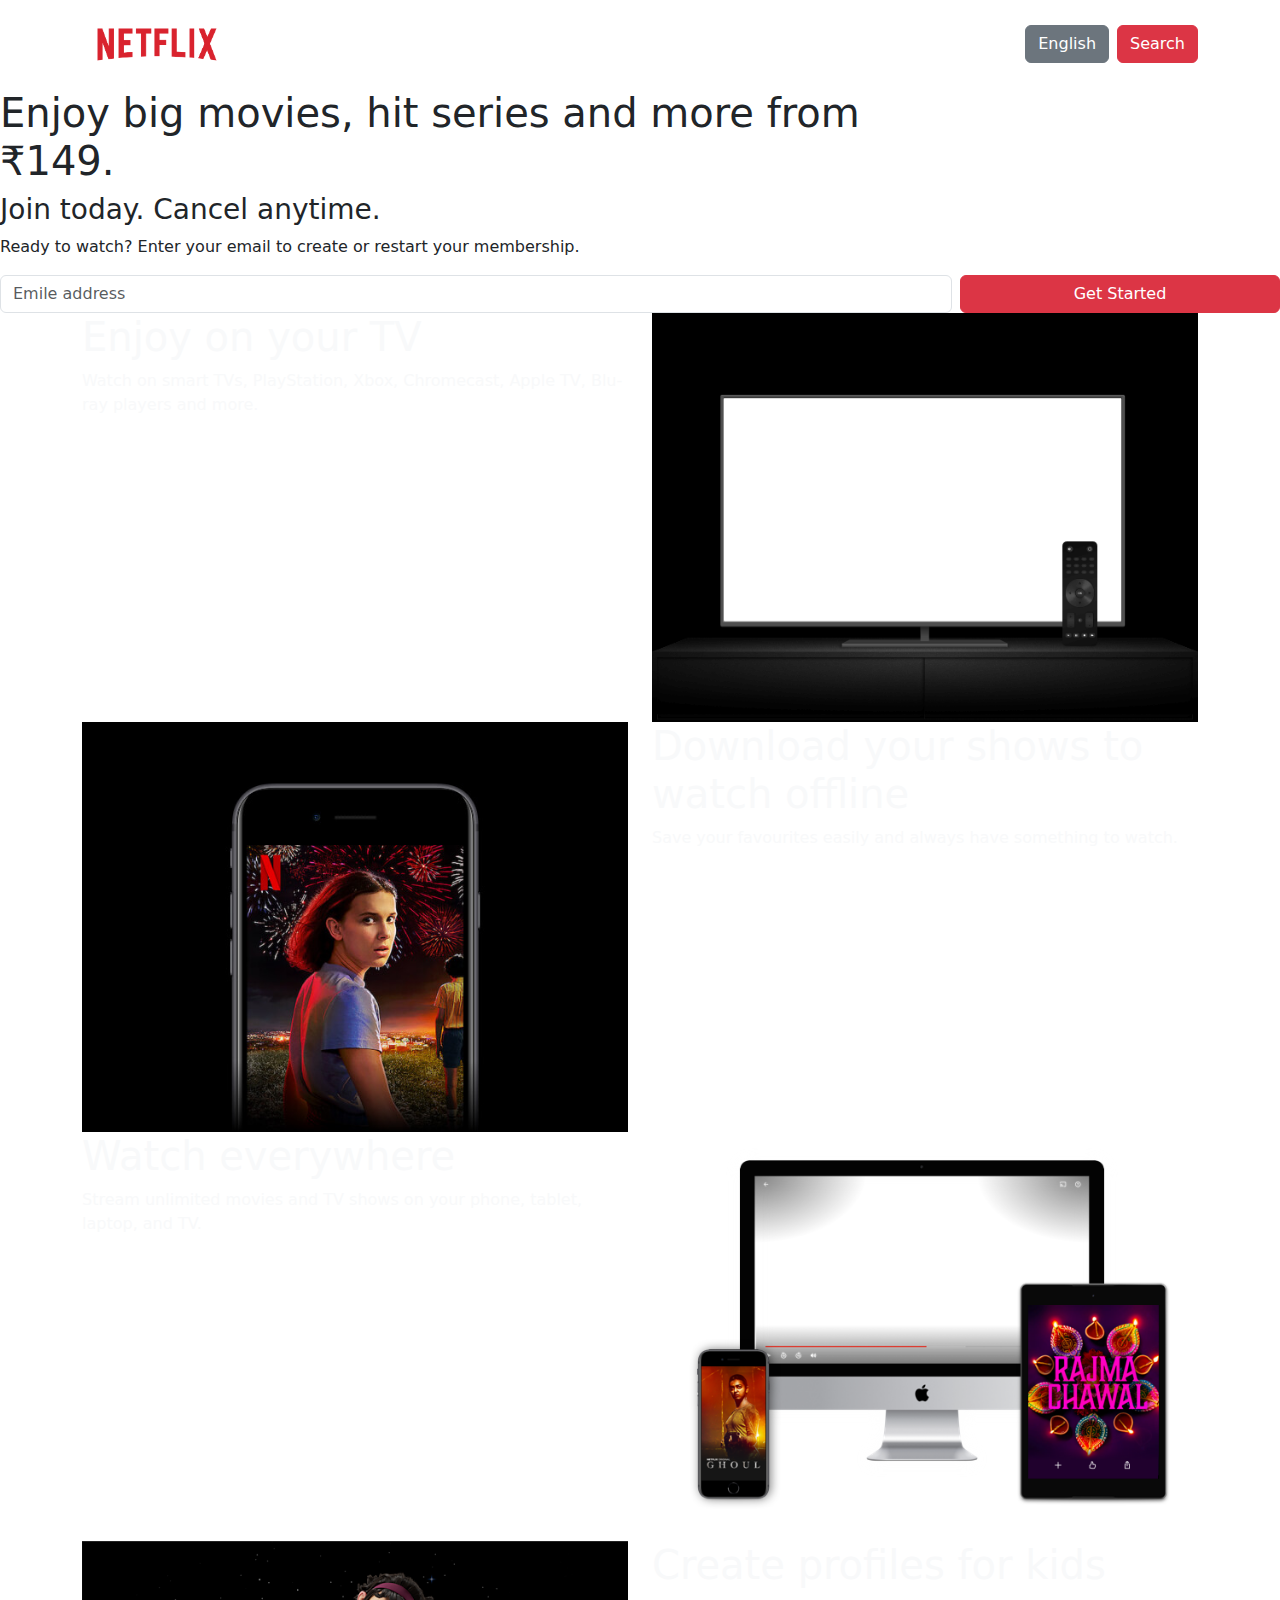
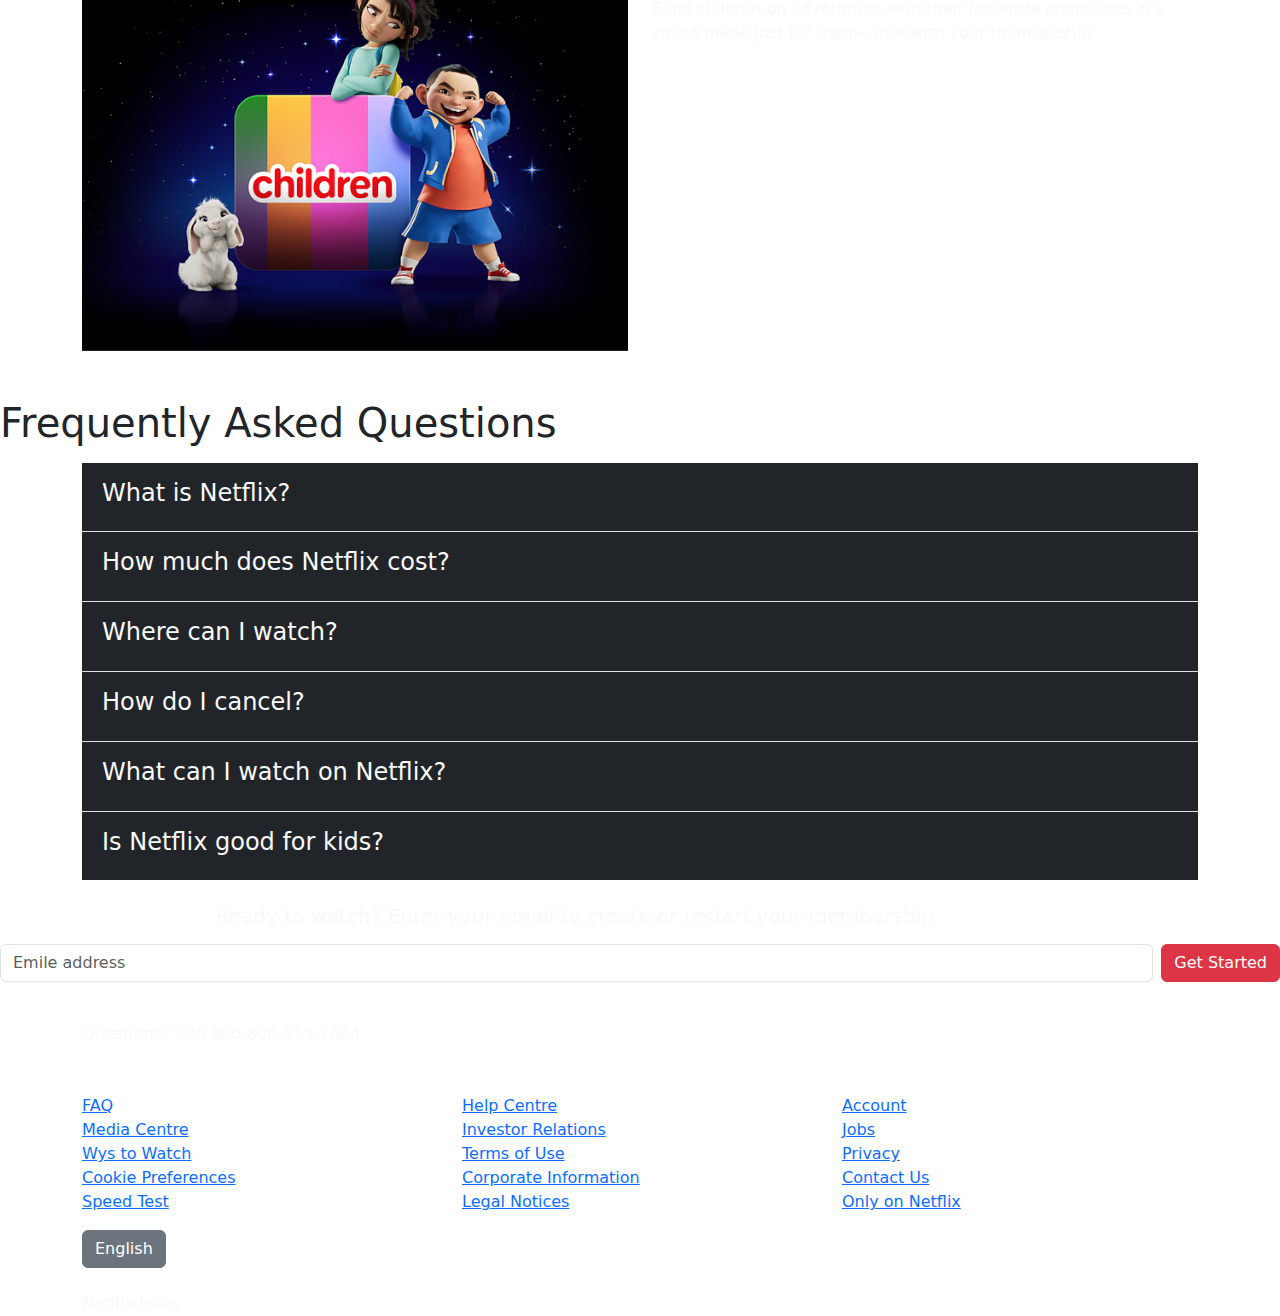
==== index.html @ a38eadfa "Rename index.html.html to index.html" ====
<!DOCTYPE html>
<html lang="en">
<head>
    <meta charset="UTF-8">
    <meta name="viewport" content="width=device-width, initial-scale=1.0">
    <title>Document</title>
    <link rel="stylesheet" href="netflix.css">
    <link rel="stylesheet" href="https://cdn.jsdelivr.net/npm/bootstrap@5.3.1/dist/css/bootstrap.min.css">
</head>
<body>
  <div class="black-background-min">
  <div class="background-img">
    <nav class="navbar navbar-expand-lg  ">
        <div class="container">
          <a class="navbar-brand" href="#">
          <img src="logo.png" alt="" width="150">
        </a>
          
            <ul class="navbar-nav me-auto mb-2 mb-lg-0">
              <li class="nav-item">
               
              </li>
              <li class="nav-item">
               
              </li>
             
            </ul>
            <form class="d-flex" role="search">
              <div class="dropdown">
                <button class="btn btn-secondary " type="button" data-bs-toggle="dropdown" aria-expanded="false">
                 English</button>
                <ul class="dropdown-menu language-box">
                  <li><a class="dropdown-item" href="#">English</a></li>
                  <li><a class="dropdown-item" href="#">Hindi</a></li>
                </ul>
              </div>

              <button class="btn btn-danger ms-2" type="submit">Search</button>
            </form>
        
        </div>
      </nav>
      <div class="first-page-text">
        <div class="head">
     <h1>Enjoy big movies, hit series and more from <br> <span class="span-1"> ₹149.</span></h1>
     <h3>Join today. Cancel anytime.</h3>
     <p>Ready to watch? Enter your email to create or restart your membership.</p>
     <div class="column-first-page" >
      <div class="input-group ">
        <input type="text" class="form-control main-searhbar rounded firstbutton" placeholder="Emile address" aria-label="Emile address" aria-describedby="button-addon2">
        <button class="btn btn-danger ms-2 w-25 getstarted-button rounded second-button" type="button" id="button-addon2">Get Started</button>
      </div>
    </div>

    </div>
    </div>
  </div>  
  <div class="hr-1"></div>
       
       <div class="container">
        <div class="row">
          <div class="col-lg-6 col-sm-12 text-light first-page-text">
            <h1>Enjoy on your TV</h1>
            <p>Watch on smart TVs, PlayStation, Xbox, Chromecast, Apple TV, Blu-ray players and more.</p>
          </div>
          <div class="col-lg-6 col-sm-12">
            <img src="tv.1page.png" alt="" class="img-fluid">
          </div>
        </div>
       </div>

         
            <div class="hr-1"></div>

       <div class="container">
        <div class="row">
          <div class="col-lg-6 col-sm-12">
            <img src="image.jpg" alt="" class="img-fluid">
          </div>
          <div class="col-lg-6 col-sm-12 text-light first-page-text">
            <h1>Download your shows to watch offline</h1>
            <p>Save your favourites easily and always have something to watch.</p>
          </div>
        </div>
       </div>

       <div class="hr-1"></div>

       <div class="container">
        <div class="row">
          <div class="col-lg-6 col-sm-12 text-light first-page-text">
            <h1>Watch everywhere</h1>
            <p>Stream unlimited movies and TV shows on your phone, tablet, laptop, and TV.</p>
          </div>
          <div class="col-lg-6 col-sm-12">
            <img src="tv.img.png" alt="" class="img-fluid">
          </div>
        </div>
       </div>

        
       <div class="hr-1"></div>
    
       <div class="container">
        <div class="row">
          <div class="col-lg-6 col-sm-12">
            <img src="kid.png" alt="" class="img-fluid">
          </div>
          <div class="col-lg-6 col-sm-12 text-light first-page-text">
            <h1>Create profiles for kids</h1>
            <p>Send children on adventures with their favourite characters in a space made just for them—free with your membership.</p>
          </div>
        </div>
       </div>
       <div class="hr-1"></div>
       <div class="larg-fond">
       <h1 class="mt-5 sm-mt-0">Frequently Asked Questions</h1>
      </div>
      <div class="accoriens container mt-3">
        <div class="accordion accordion-flush" id="accordionFlushExample">
          <div class="accordion-item">
            <h2 class="accordion-header">
              <button class="accordion-button collapsed bg-dark text-light" type="button" data-bs-toggle="collapse" data-bs-target="#flush-collapseOne" aria-expanded="false" aria-controls="flush-collapseOne">
             <h4>What is Netflix?</h4>
              </button>
            </h2>
            <div id="flush-collapseOne" class="accordion-collapse collapse" data-bs-parent="#accordionFlushExample">
              <div class="accordion-body  bg-dark text-light">Netflix is a streaming service that offers a wide variety of award-winning TV shows, movies, anime, documentaries and more – on thousands of internet-connected devices. You can watch as much as you want, whenever you want, without a single ad – all for one low monthly price. There's always something new to discover, and new TV shows and movies are added every week!</div>
            </div>
          </div>
          <div class="accordion-item">
            <h2 class="accordion-header">
              <button class="accordion-button collapsed bg-dark text-light" type="button" data-bs-toggle="collapse" data-bs-target="#flush-collapseTwo" aria-expanded="false" aria-controls="flush-collapseTwo">
                <h4>How much does Netflix cost?</h4>
              </button>
            </h2>
            <div id="flush-collapseTwo" class="accordion-collapse collapse" data-bs-parent="#accordionFlushExample">
              <div class="accordion-body  bg-dark text-light">Watch Netflix on your smartphone, tablet, Smart TV, laptop, or streaming device, all for one fixed monthly fee. Plans range from ₹ 149 to ₹ 649 a month. No extra costs, no contracts.</div>
            </div>
          </div>
          <div class="accordion-item">
            <h2 class="accordion-header">
              <button class="accordion-button collapsed bg-dark text-light" type="button" data-bs-toggle="collapse" data-bs-target="#flush-collapseThree" aria-expanded="false" aria-controls="flush-collapseThree">
                <h4>Where can I watch?</h4>
              </button>
            </h2>
            <div id="flush-collapseThree" class="accordion-collapse collapse" data-bs-parent="#accordionFlushExample">
              <div class="accordion-body  bg-dark text-light">Watch anywhere, anytime. Sign in with your Netflix account to watch instantly on the web at netflix.com from your personal computer or on any internet-connected device that offers the Netflix app, including smart TVs, smartphones, tablets, streaming media players and game consoles.

                You can also download your favourite shows with the iOS, Android, or Windows 10 app. Use downloads to watch while you're on the go and without an internet connection. Take Netflix with you anywhere.</div>
            </div>
          </div> 
          <div class="accordion-item">
            <h2 class="accordion-header">
              <button class="accordion-button collapsed bg-dark text-light" type="button" data-bs-toggle="collapse" data-bs-target="#flush-collapseFour" aria-expanded="false" aria-controls="flush-collapseFour">
                <h4>How do I cancel?</h4>
              </button>
            </h2>
            <div id="flush-collapseFour" class="accordion-collapse collapse" data-bs-parent="#accordionFlushExample">
              <div class="accordion-body  bg-dark text-light">Netflix is flexible. There are no annoying contracts and no commitments. You can easily cancel your account online in two clicks. There are no cancellation fees – start or stop your account anytime.</div>
            </div>
          </div> 
          <div class="accordion-item">
            <h2 class="accordion-header">
              <button class="accordion-button collapsed bg-dark text-light" type="button" data-bs-toggle="collapse" data-bs-target="#flush-collapseFive" aria-expanded="false" aria-controls="flush-collapseFive">
               <h4> What can I watch on Netflix?</h4>
              </button>
            </h2>
            <div id="flush-collapseFive" class="accordion-collapse collapse" data-bs-parent="#accordionFlushExample">
              <div class="accordion-body bg-dark text-light">Netflix has an extensive library of feature films, documentaries, TV shows, anime, award-winning Netflix originals, and more. Watch as much as you want, anytime you want.</div>
            </div>
          </div>
          <div class="accordion-item">
            <h2 class="accordion-header">
              <button class="accordion-button collapsed bg-dark text-light" type="button" data-bs-toggle="collapse" data-bs-target="#flush-collapseSix" aria-expanded="false" aria-controls="flush-collapseSix">
               <h4> Is Netflix good for kids?</h4>
              </button>
            </h2>
            <div id="flush-collapseSix" class="accordion-collapse collapse" data-bs-parent="#accordionFlushExample">
              <div class="accordion-body bg-dark text-light">The Netflix Kids experience is included in your membership to give parents control while kids enjoy family-friendly TV shows and films in their own space.

                Kids profiles come with PIN-protected parental controls that let you restrict the maturity rating of content kids can watch and block specific titles you don’t want kids to see.</div>
            </div>
          </div> 
        </div>
      </div>
  
      <div class="small-fond">
        <h5 class="container ms-2 text-center mt-4 text-light mt-4  sm-ms-0 last-graph">Ready to watch? Enter your email to create or restart your membership.</h5>
        </h4>
       </div>
       
     <div class="column-first-page" >
      <div class="input-group ">
        <input type="text" class="form-control main-searhbar mt-2 rounded firstbutton-2" placeholder="Emile address" aria-label="Emile address" aria-describedby="button-addon2">
        <button class="btn btn-danger ms-2 w-5 getstarted-button mt-2 rounded second-button-2" type="button" id="button-addon2">Get Started</button>
      </div>
    </div>

    <br>
    <div class="hr-1"></div>
    
    <div class="container mt-3 text-light">Questions? Call 000-800-919-1694
    </div>
    <div class="container text-light mt-5">
      <div class="row">
        <div class="col-sm">
         <a href="">FAQ</a><br>
          <a href="">Media Centre </a><br>
          <a href="">Wys to Watch </a><br>
          <a href="">Cookie Preferences</a> <br>
          <a href="">Speed Test</a>
        </div>
        <div class="col-sm">
          <a href="">Help Centre</a> <br>
          <a href="">Investor Relations</a><br>
          <a href="">Terms of Use</a> <br>
          <a href="">Corporate Information</a> <br>
          <a href="">Legal Notices</a>
        </div>
        <div class="col-sm">
          <a href="">Account</a> <br>
          <a href="">Jobs</a> <br>
          <a href="">Privacy </a><br>
         <a href="">Contact Us</a>  <br>
         <a href="">Only on Netflix</a> 
        </div>
      </div>
    </div>
  
<div class="container mt-3 h-1">
  <div class="dropdown">
    <button class="btn btn-secondary  " type="button" data-bs-toggle="dropdown" aria-expanded="false">
     English</button>
    <ul class="dropdown-menu language-box">
      <li><a class="dropdown-item" href="#">English</a></li>
      <li><a class="dropdown-item" href="#">Hindi</a></li>
    </ul>
  </div>
</div>
<div class="container mt-4 text-light">Netflix India
</div>
  </div>
</div>

      </div>
    <script src="https://cdn.jsdelivr.net/npm/bootstrap@5.3.1/dist/js/bootstrap.bundle.min.js
    "></script>
    
</body>
</html>
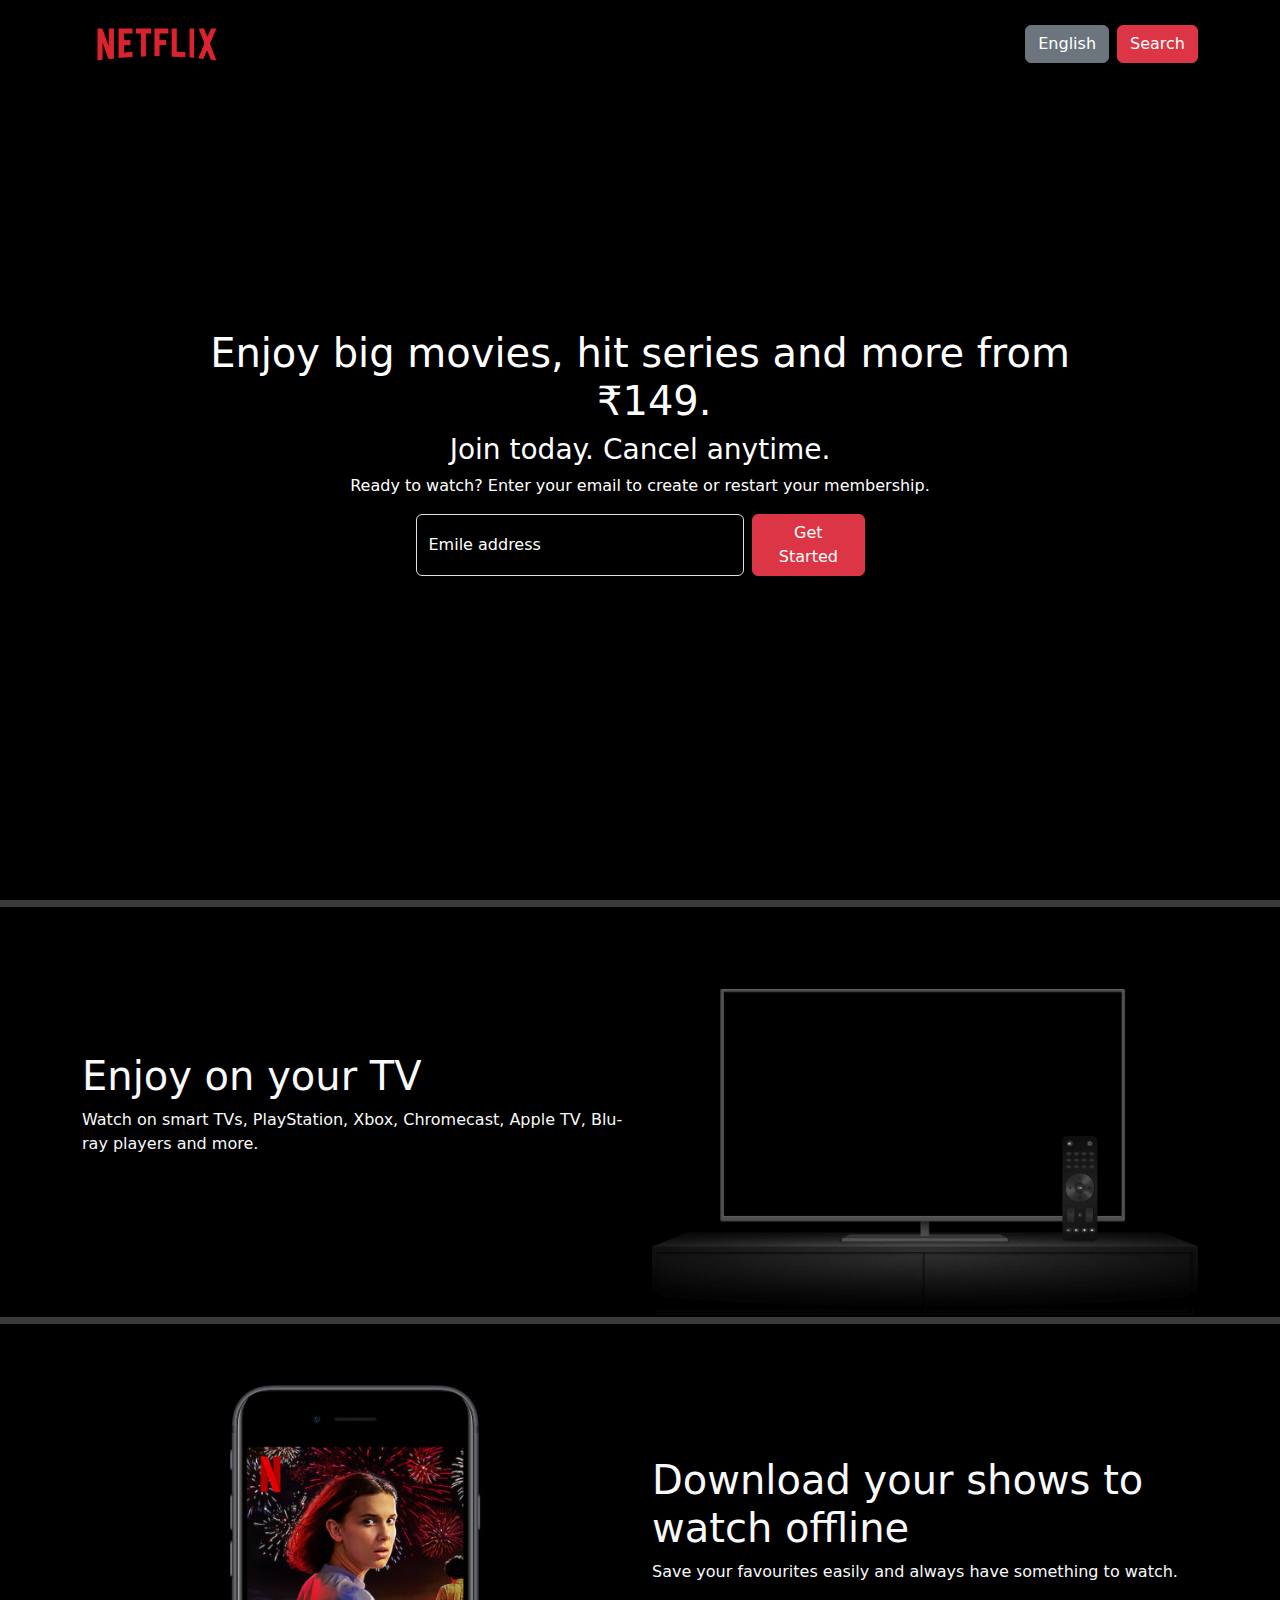
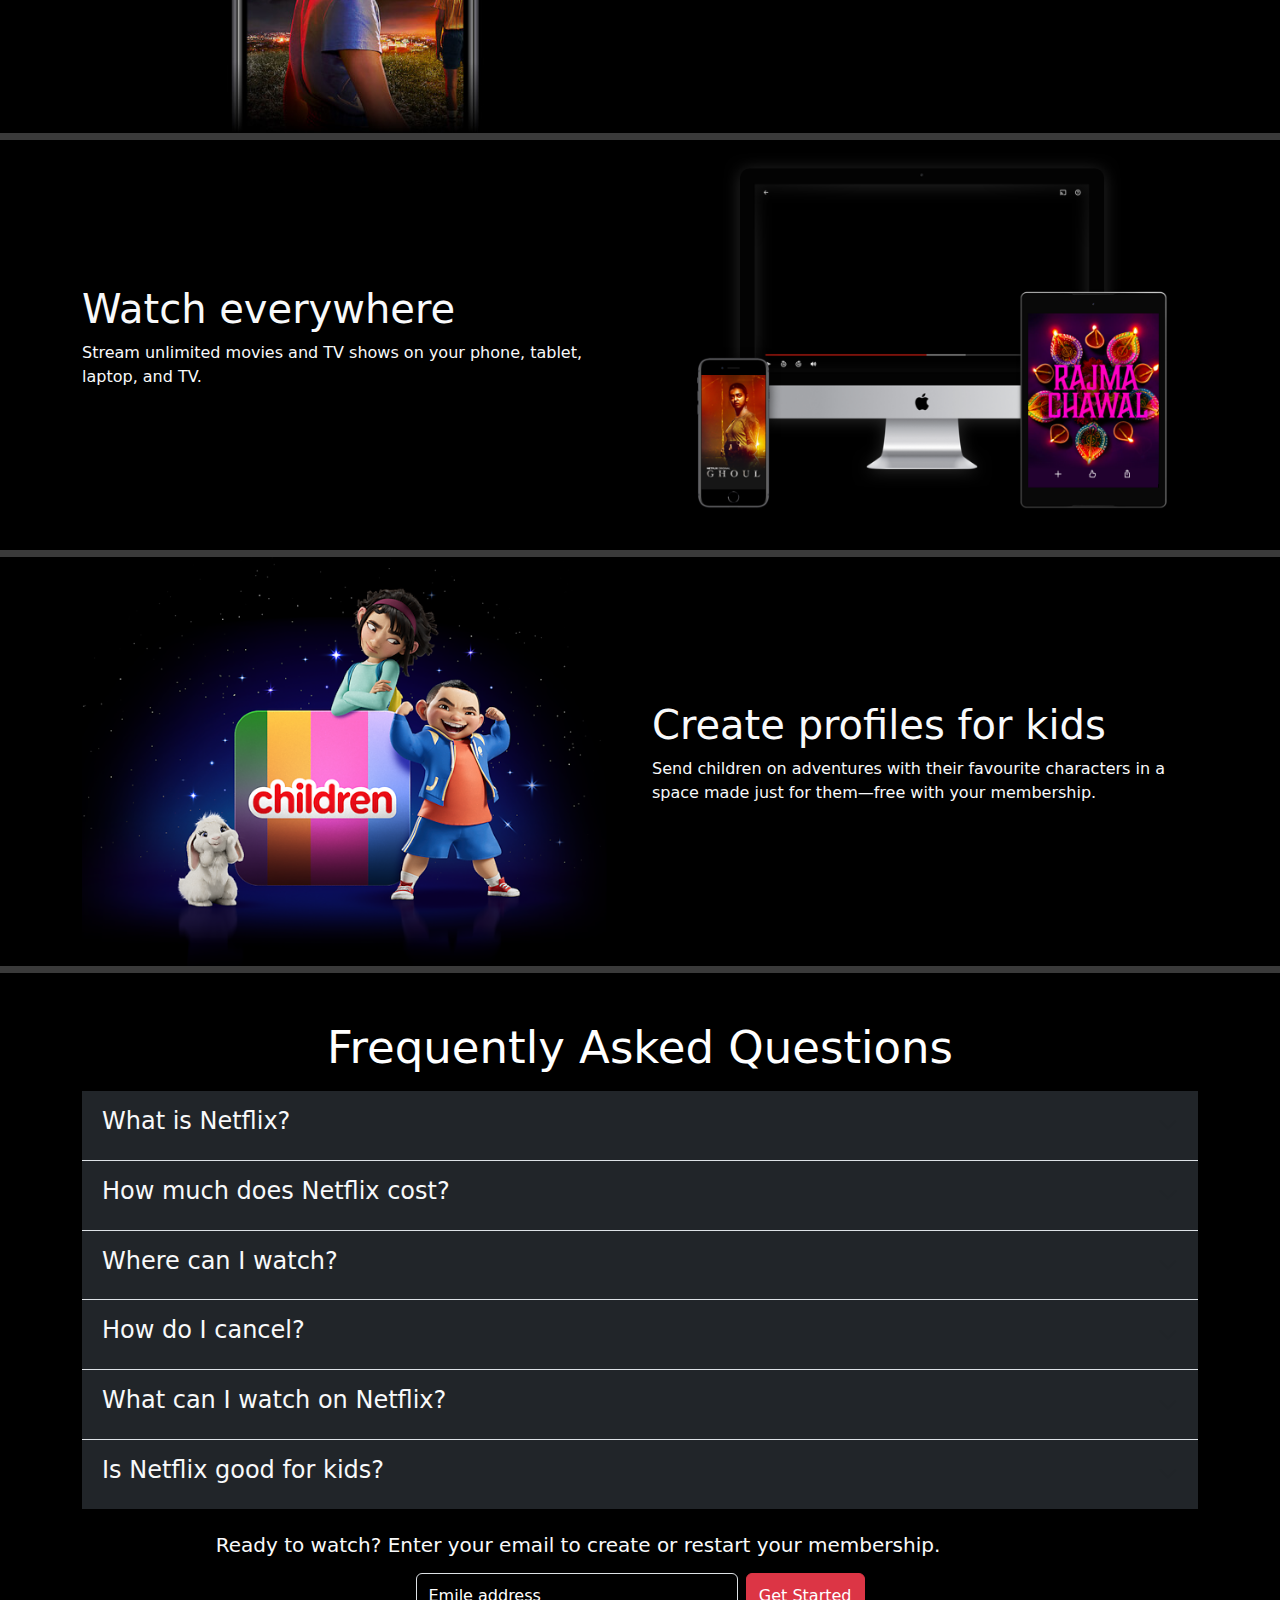
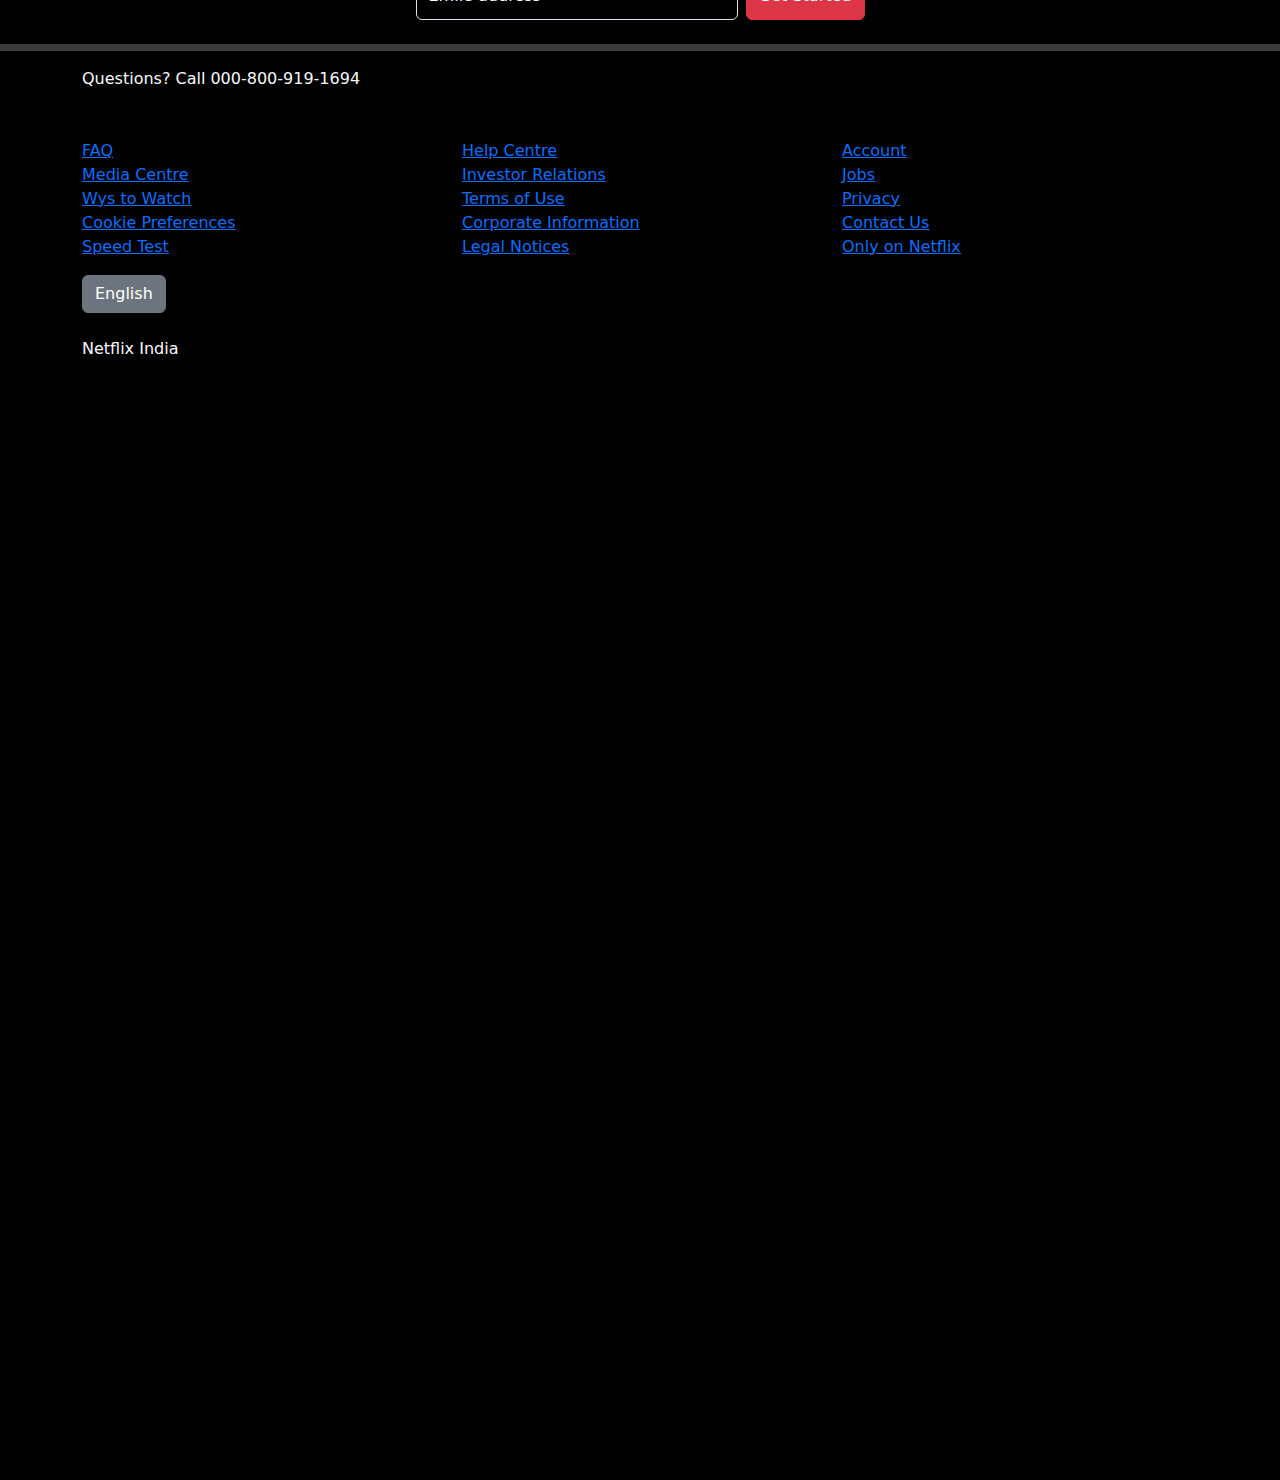
==== commit 91ba7ff6: "netflix newmodel" ====
--- a/index.html
+++ b/index.html
@@ -4,7 +4,7 @@
     <meta charset="UTF-8">
     <meta name="viewport" content="width=device-width, initial-scale=1.0">
     <title>Document</title>
-    <link rel="stylesheet" href="netflix.css">
+    <link rel="stylesheet" href="style.css">
     <link rel="stylesheet" href="https://cdn.jsdelivr.net/npm/bootstrap@5.3.1/dist/css/bootstrap.min.css">
 </head>
 <body>
@@ -248,4 +248,4 @@
     "></script>
     
 </body>
-</html>
+</html>--- a/style.css
+++ b/style.css
@@ -0,0 +1,106 @@
+*{
+    margin: 0%;  
+}
+.black-background-min{
+    background-color: black;
+    width: 100%;
+    height: 520vh;
+}
+
+.background-img{
+    background-image: linear-gradient(rgba(0,0,0,0.7),rgba(0,0,0,0.7)), url(https://assets.nflxext.com/ffe/siteui/vlv3/855ed6e2-d9f1-4afd-90da-96023ec747c3/85eb5b91-25ed-4965-ace9-ba8e4a0ead8d/IN-en-20230828-popsignuptwoweeks-perspective_alpha_website_large.jpg); 
+    width: 100%;
+    height: 100vh;
+    background-size: cover;
+}
+
+.column-first-page{
+    display: flex;
+    justify-content: center;
+}
+.head{
+    display: flex;
+    justify-content: center;
+    align-items: center;
+    height: 80vh;
+    flex-direction: column;
+    color: white;
+
+}
+.span-1{
+    position: relative;
+    left: 45%;
+}
+.input-group{ 
+        position: relative;
+        display: flex;
+        flex-wrap: wrap;
+        align-items: stretch;
+        width: 449px !important;
+        height: 55px;
+       
+}
+
+.hr-1{
+    width: 100%;
+    height: 7px;
+    background-color: rgb(58, 58, 58);
+}
+.first-page-text{
+    display: flex;
+    flex-direction: column;
+    justify-content: center;
+}
+.larg-fond h1{
+  justify-content: center;
+  text-align: center;
+  color: #fff;
+  font-size: 45px; 
+}
+
+.main-searhbar {
+    background-color: transparent !important;
+    color: white !important;
+}
+
+.main-searhbar::placeholder {
+    color: white !important;
+}
+.language-box{
+background-color: transparent !important;
+}
+
+
+@media screen and (max-width:576px) {
+  .head{
+    margin-left: 35px;    
+  } 
+  .head h3{
+    font-size: 17px;
+  }
+  .head p{
+    font-size: 13px;
+  } 
+  .second-button{
+    position: relative;
+    top: 70px;
+    right: 40%;
+  }
+  .larg-fond h1{
+    font-size: 15px;
+  }
+  .firstbutton{
+    position: relative;
+    left: 44px;
+  }
+  .last-graph{
+    font-size: 15px;
+  }
+  .black-background-min{
+    height: 530vh;
+  }
+ }
+ 
+
+ 
+
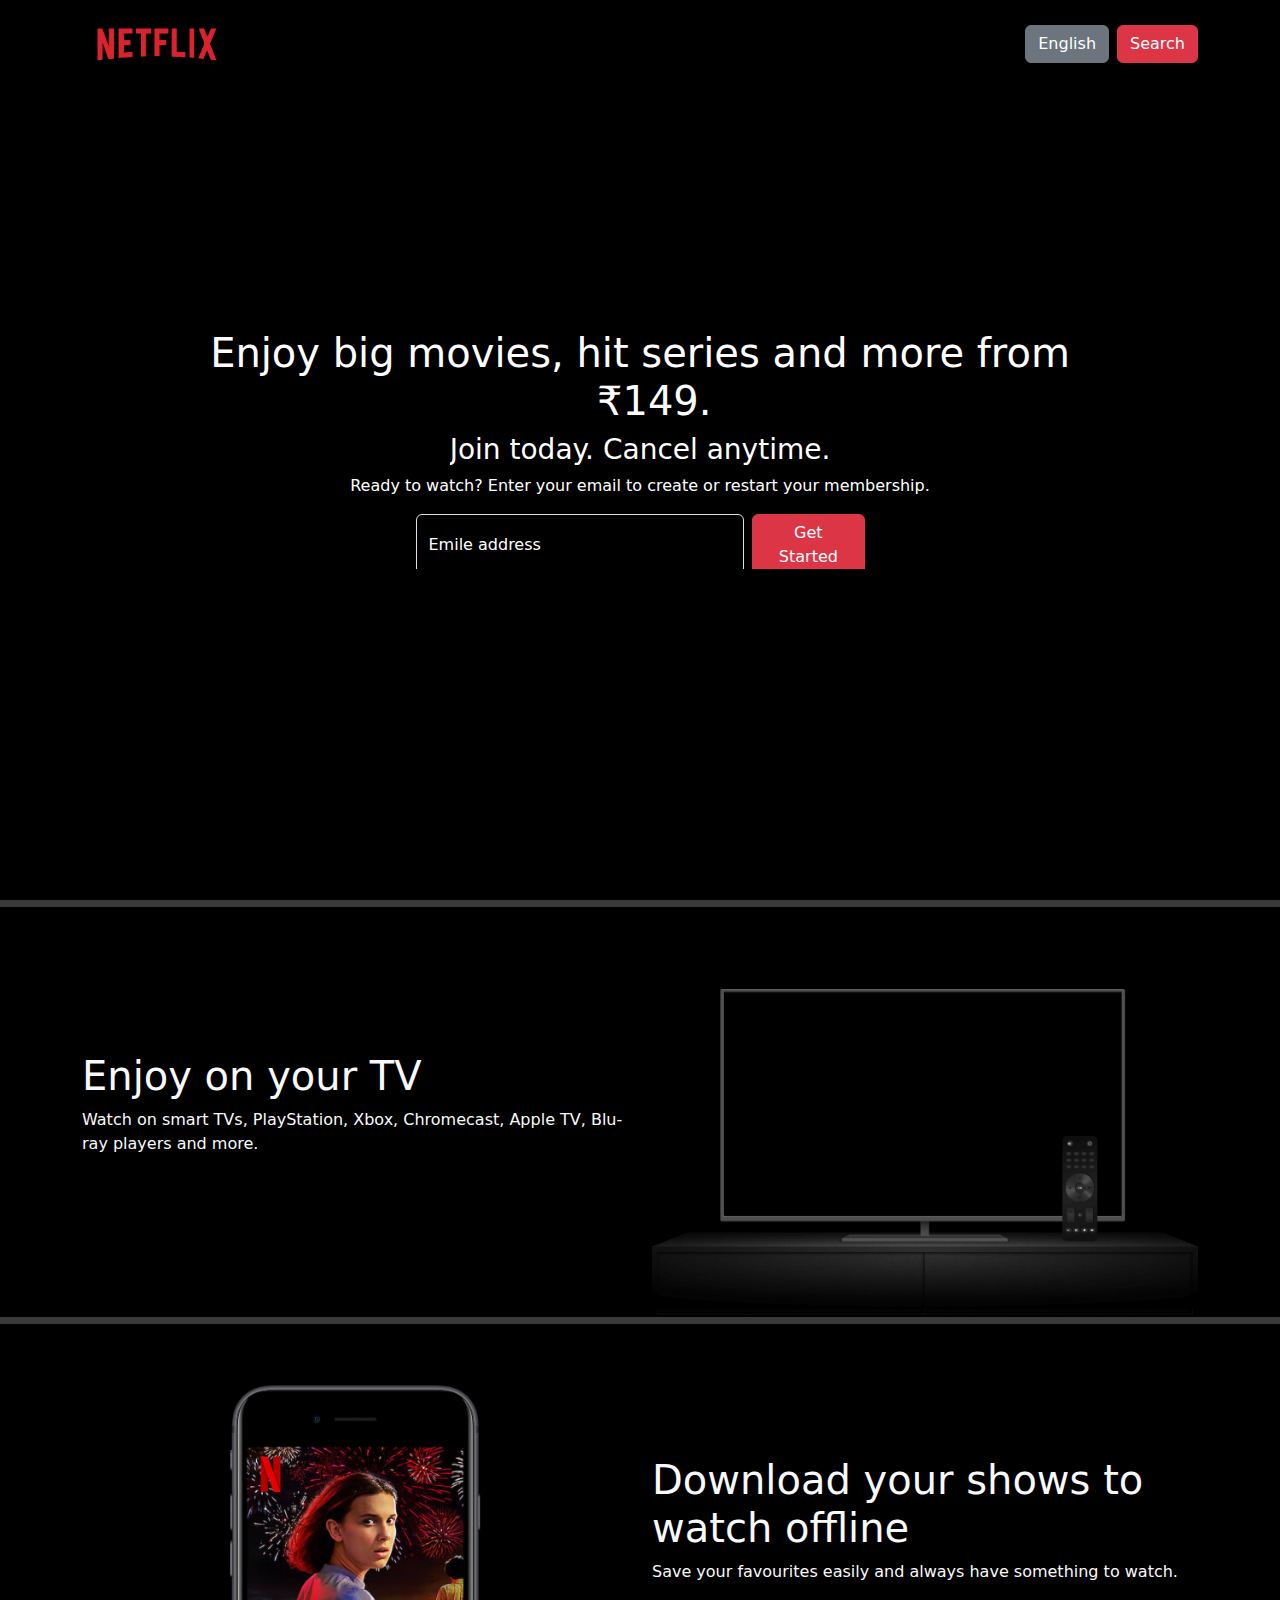
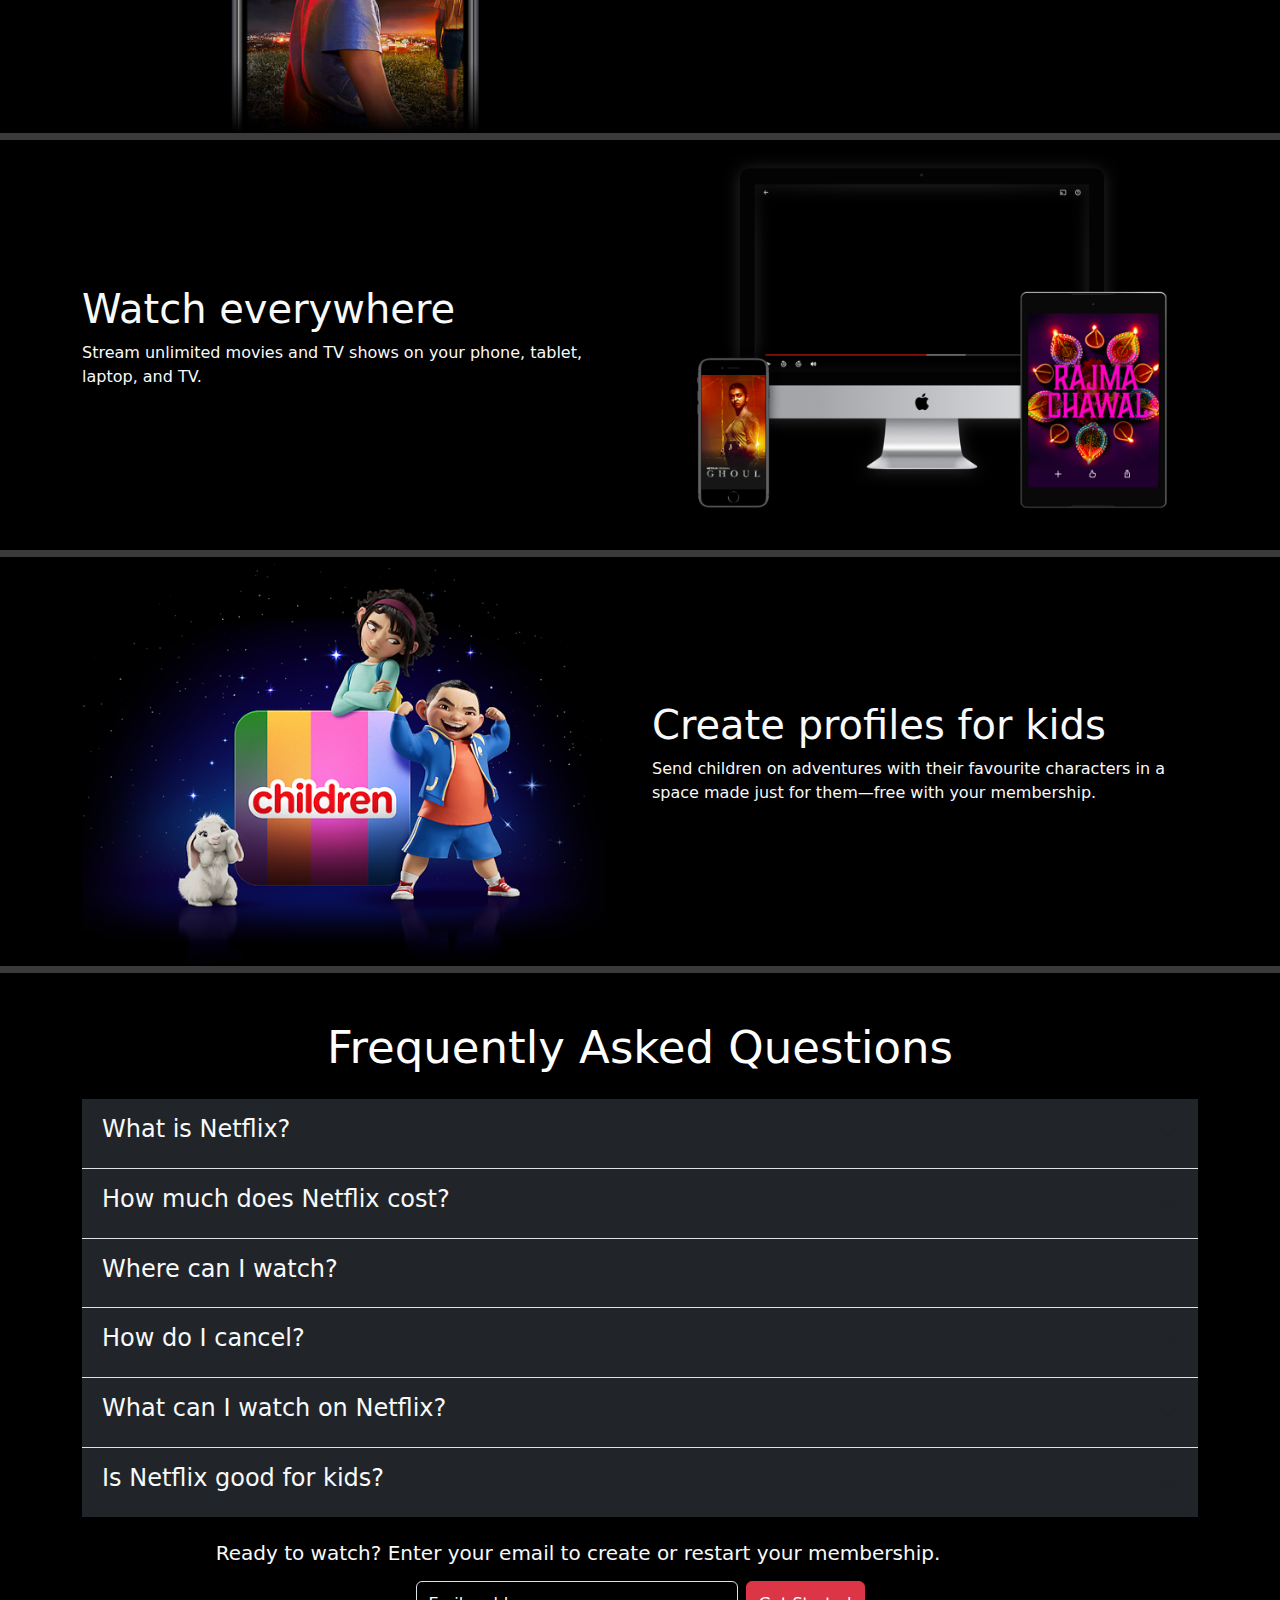
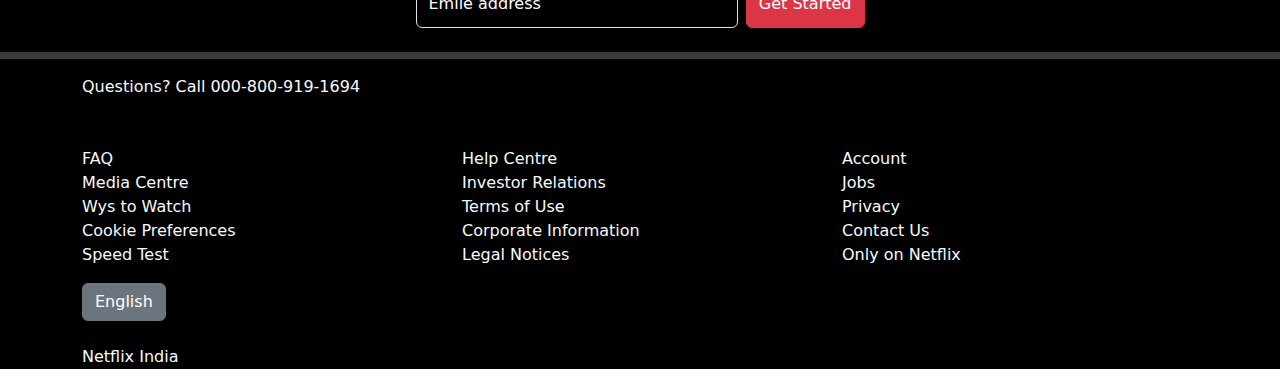
==== commit 82cd5c81: "Netflix" ====
--- a/index.html
+++ b/index.html
@@ -3,7 +3,8 @@
 <head>
     <meta charset="UTF-8">
     <meta name="viewport" content="width=device-width, initial-scale=1.0">
-    <title>Document</title>
+    <title>Netflix</title>
+    <link rel="shortcut icon" href="title-logo.png" type="image/x-icon">
     <link rel="stylesheet" href="style.css">
     <link rel="stylesheet" href="https://cdn.jsdelivr.net/npm/bootstrap@5.3.1/dist/css/bootstrap.min.css">
 </head>
@@ -202,28 +203,28 @@
     
     <div class="container mt-3 text-light">Questions? Call 000-800-919-1694
     </div>
-    <div class="container text-light mt-5">
-      <div class="row">
+    <div class="container text-light mt-5 ">
+      <div class="row ">
+        <div class="col-sm text-">
+         <a class="text-light text-decoration-none" href="">FAQ</a><br>
+          <a class="text-light text-decoration-none" href="">Media Centre </a><br>
+          <a class="text-light text-decoration-none" href="">Wys to Watch </a><br>
+          <a class="text-light text-decoration-none" href="">Cookie Preferences</a> <br>
+          <a class="text-light text-decoration-none" href="">Speed Test</a>
+        </div>
         <div class="col-sm">
-         <a href="">FAQ</a><br>
-          <a href="">Media Centre </a><br>
-          <a href="">Wys to Watch </a><br>
-          <a href="">Cookie Preferences</a> <br>
-          <a href="">Speed Test</a>
+          <a class="text-light text-decoration-none" href="">Help Centre</a> <br>
+          <a class="text-light text-decoration-none" href="">Investor Relations</a><br>
+          <a class="text-light text-decoration-none" href="">Terms of Use</a> <br>
+          <a class="text-light text-decoration-none" href="">Corporate Information</a> <br>
+          <a class="text-light text-decoration-none" href="">Legal Notices</a>
         </div>
         <div class="col-sm">
-          <a href="">Help Centre</a> <br>
-          <a href="">Investor Relations</a><br>
-          <a href="">Terms of Use</a> <br>
-          <a href="">Corporate Information</a> <br>
-          <a href="">Legal Notices</a>
-        </div>
-        <div class="col-sm">
-          <a href="">Account</a> <br>
-          <a href="">Jobs</a> <br>
-          <a href="">Privacy </a><br>
-         <a href="">Contact Us</a>  <br>
-         <a href="">Only on Netflix</a> 
+          <a class="text-light text-decoration-none" href="">Account</a> <br>
+          <a class="text-light text-decoration-none" href="">Jobs</a> <br>
+          <a class="text-light text-decoration-none" href="">Privacy </a><br>
+         <a class="text-light text-decoration-none" href="">Contact Us</a>  <br>
+         <a class="text-light text-decoration-none" href="">Only on Netflix</a> 
         </div>
       </div>
     </div>
@@ -248,4 +249,4 @@
     "></script>
     
 </body>
-</html>+</html>
--- a/style.css
+++ b/style.css
@@ -1,17 +1,18 @@
 *{
-    margin: 0%;  
+    margin: 0%;
+    overflow-x: hidden;  
 }
 .black-background-min{
-    background-color: black;
-    width: 100%;
-    height: 520vh;
+      width: 100%;
+      height: auto;
+      background-color: black;
 }
 
 .background-img{
     background-image: linear-gradient(rgba(0,0,0,0.7),rgba(0,0,0,0.7)), url(https://assets.nflxext.com/ffe/siteui/vlv3/855ed6e2-d9f1-4afd-90da-96023ec747c3/85eb5b91-25ed-4965-ace9-ba8e4a0ead8d/IN-en-20230828-popsignuptwoweeks-perspective_alpha_website_large.jpg); 
-    width: 100%;
-    height: 100vh;
-    background-size: cover;
+     width: 100%;
+      height: 100vh;
+       background-size: cover;
 }
 
 .column-first-page{
@@ -32,13 +33,12 @@
     left: 45%;
 }
 .input-group{ 
-        position: relative;
-        display: flex;
-        flex-wrap: wrap;
-        align-items: stretch;
-        width: 449px !important;
-        height: 55px;
-       
+     position: relative;
+     display: flex;
+    flex-wrap: wrap;
+     align-items: stretch;
+    width: 449px !important;
+     height: 55px;       
 }
 
 .hr-1{
@@ -97,7 +97,7 @@
     font-size: 15px;
   }
   .black-background-min{
-    height: 530vh;
+    height: auto;
   }
  }
  
